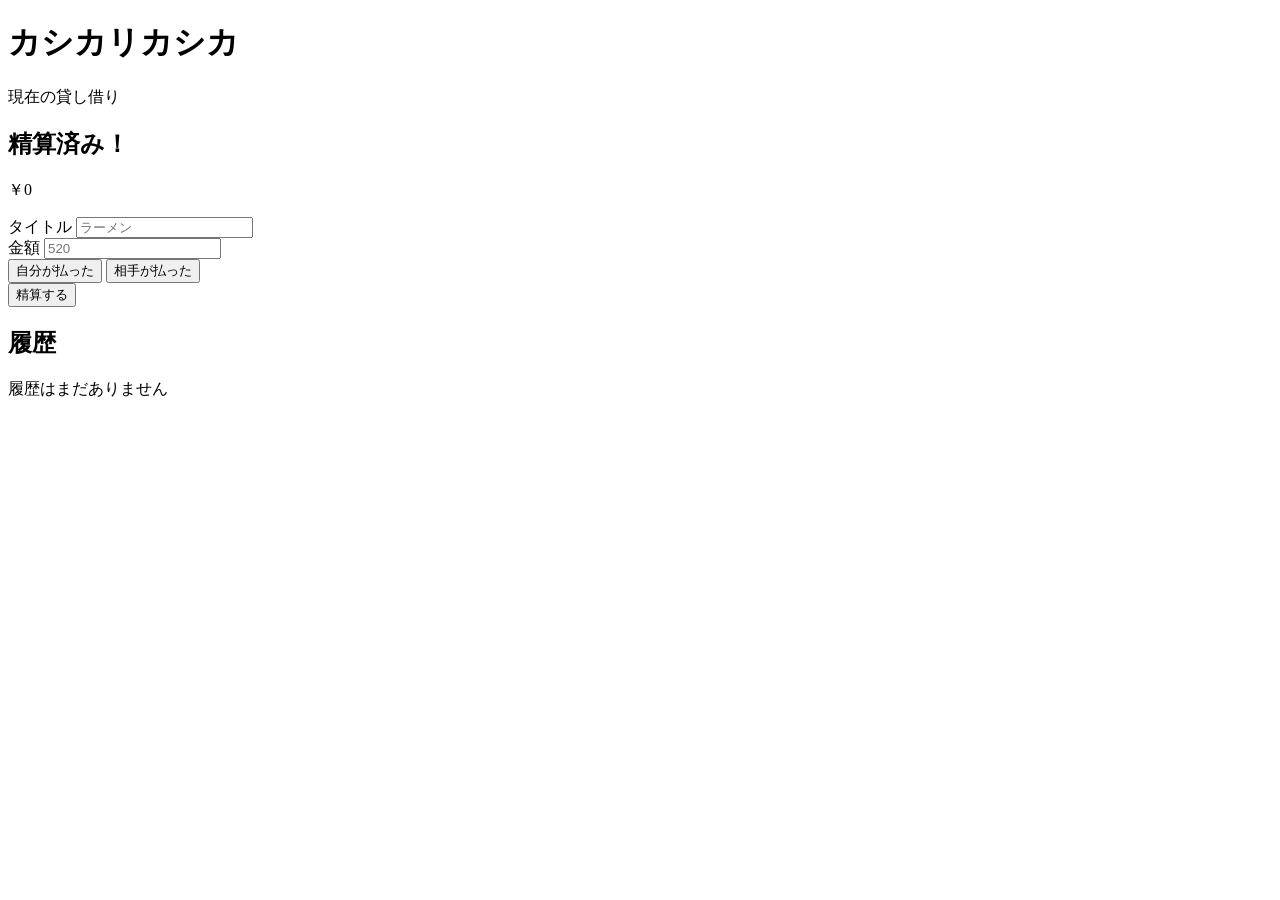
==== index.html @ 6c3fc8e2 "Create index.html" ====
<!DOCTYPE html>
<html lang="ja">

<head>

    <meta charset="UTF-8">

    <meta
        name="viewport"
        content="width=device-width, initial-scale=1.0">

    <title>カシカリカシカ</title>

    <link rel="stylesheet" href="style.css">

</head>

<body>

<div class="app">

<header>

    <h1>

        カシカリカシカ

    </h1>

</header>

<main>

<!-- 残高 -->

<section
class="balance-card">

<p class="balance-label">

現在の貸し借り

</p>

<h2 id="balanceText">

精算済み！

</h2>

<p
id="balanceAmount">

￥0

</p>

</section>

<!-- 登録 -->

<section
class="input-card">

<div class="field">

<label>

タイトル

</label>

<input
id="titleInput"
type="text"
placeholder="ラーメン">

</div>

<div class="field">

<label>

金額

</label>

<input
id="amountInput"
type="number"
placeholder="520">

</div>

<div class="button-row">

<button
id="selfButton">

自分が払った

</button>

<button
id="partnerButton">

相手が払った

</button>

</div>

</section>

<!-- 精算 -->

<section
class="settlement-card">

<button
id="settlementButton">

精算する

</button>

</section>

<!-- 履歴 -->

<section
class="history-section">

<h2>

履歴

</h2>

<div
id="historyList">

<p class="empty">

履歴はまだありません

</p>

</div>

</section>

</main>

</div>

<script
type="module"
src="js/app.js">

</script>

</body>

</html>
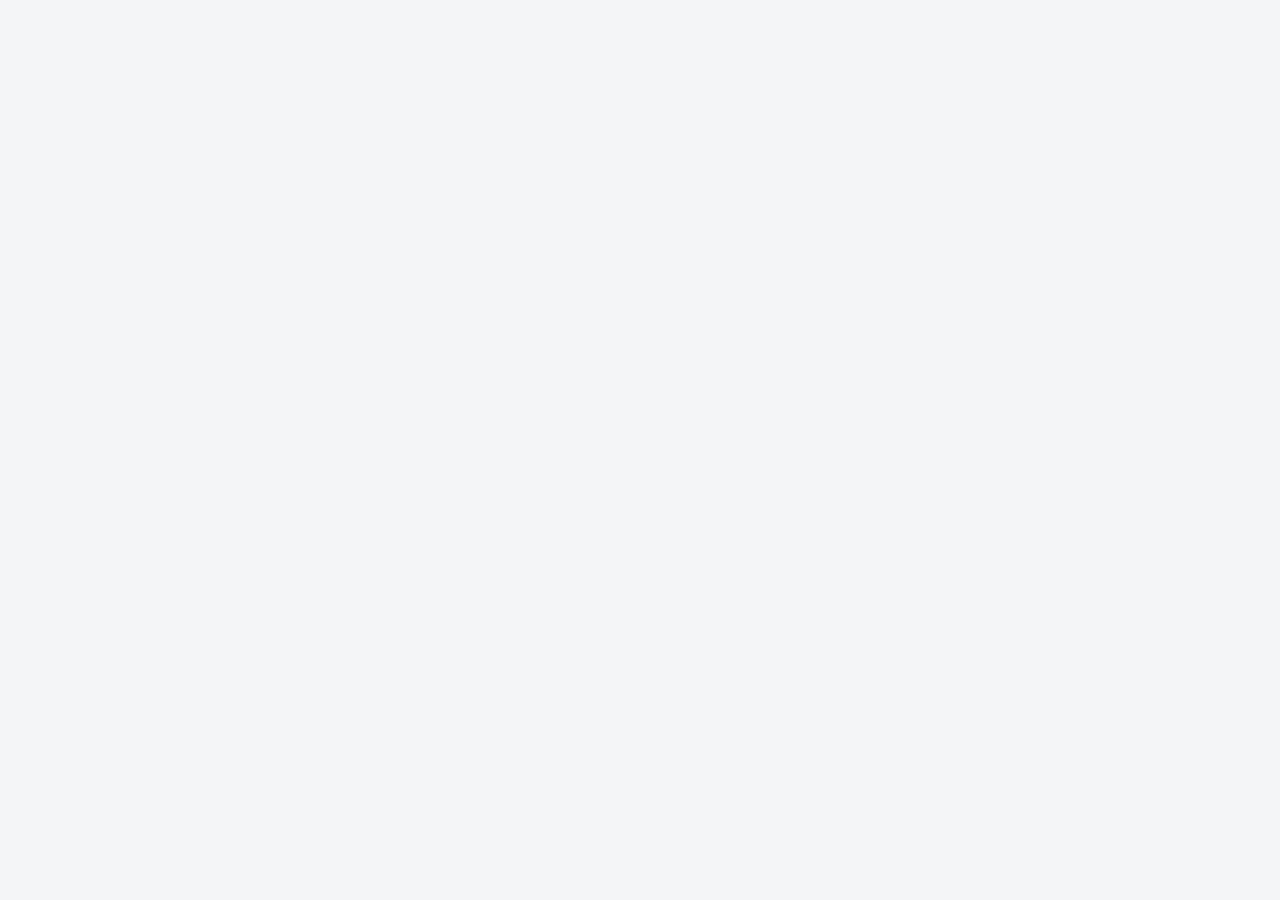
==== commit 1dda5e6e: "Update index.html" ====
--- a/index.html
+++ b/index.html
@@ -1,4 +1,5 @@
 <!DOCTYPE html>
+
 <html lang="ja">
 
 <head>
@@ -7,156 +8,31 @@
 
     <meta
         name="viewport"
-        content="width=device-width, initial-scale=1.0">
+        content="width=device-width, initial-scale=1">
 
-    <title>カシカリカシカ</title>
+    <title>
 
-    <link rel="stylesheet" href="style.css">
+        カシカリカシカ
+
+    </title>
+
+    <link
+        rel="stylesheet"
+        href="style.css">
 
 </head>
 
 <body>
 
-<div class="app">
-
-<header>
-
-    <h1>
-
-        カシカリカシカ
-
-    </h1>
-
-</header>
-
-<main>
-
-<!-- 残高 -->
-
-<section
-class="balance-card">
-
-<p class="balance-label">
-
-現在の貸し借り
-
-</p>
-
-<h2 id="balanceText">
-
-精算済み！
-
-</h2>
-
-<p
-id="balanceAmount">
-
-￥0
-
-</p>
-
-</section>
-
-<!-- 登録 -->
-
-<section
-class="input-card">
-
-<div class="field">
-
-<label>
-
-タイトル
-
-</label>
-
-<input
-id="titleInput"
-type="text"
-placeholder="ラーメン">
-
-</div>
-
-<div class="field">
-
-<label>
-
-金額
-
-</label>
-
-<input
-id="amountInput"
-type="number"
-placeholder="520">
-
-</div>
-
-<div class="button-row">
-
-<button
-id="selfButton">
-
-自分が払った
-
-</button>
-
-<button
-id="partnerButton">
-
-相手が払った
-
-</button>
-
-</div>
-
-</section>
-
-<!-- 精算 -->
-
-<section
-class="settlement-card">
-
-<button
-id="settlementButton">
-
-精算する
-
-</button>
-
-</section>
-
-<!-- 履歴 -->
-
-<section
-class="history-section">
-
-<h2>
-
-履歴
-
-</h2>
-
 <div
-id="historyList">
-
-<p class="empty">
-
-履歴はまだありません
-
-</p>
-
-</div>
-
-</section>
-
-</main>
+    class="app"
+    id="app">
 
 </div>
 
 <script
-type="module"
-src="js/app.js">
+    type="module"
+    src="js/app.js">
 
 </script>
 
--- a/style.css
+++ b/style.css
@@ -0,0 +1,435 @@
+/*==================================================
+    カシカリカシカ
+==================================================*/
+
+:root{
+
+    /* 色 */
+
+    --bg:#f4f5f7;
+
+    --card:#ffffff;
+
+    --text:#1f2937;
+
+    --sub:#6b7280;
+
+    --border:#e5e7eb;
+
+    --shadow:0 6px 18px rgba(15,23,42,.08);
+
+
+
+    /* テーマカラー */
+
+    --self:#4F8EF7;
+
+    --partner:#FF6B81;
+
+
+
+    /* 共通 */
+
+    --radius:20px;
+
+    --radius-small:12px;
+
+    --transition:.25s;
+
+    --header-height:72px;
+
+    --max-width:520px;
+
+}
+
+*{
+
+    margin:0;
+
+    padding:0;
+
+    box-sizing:border-box;
+
+}
+
+body{
+
+    background:var(--bg);
+
+    color:var(--text);
+
+    font-family:
+        -apple-system,
+        BlinkMacSystemFont,
+        "Helvetica Neue",
+        sans-serif;
+
+}
+
+.app{
+
+    width:min(100%,var(--max-width));
+
+    margin:auto;
+
+    padding:24px 18px 80px;
+
+}
+
+/*==================================================
+    Header
+==================================================*/
+
+header{
+
+    height:var(--header-height);
+
+    display:flex;
+
+    align-items:center;
+
+    justify-content:center;
+
+}
+
+header h1{
+
+    font-size:30px;
+
+    font-weight:800;
+
+    letter-spacing:.05em;
+
+}
+
+/*==================================================
+    Card
+==================================================*/
+
+.balance-card,
+.input-card,
+.settlement-card,
+.history-card{
+
+    background:var(--card);
+
+    border-radius:var(--radius);
+
+    border:1px solid var(--border);
+
+    box-shadow:var(--shadow);
+
+    padding:22px;
+
+    margin-bottom:18px;
+
+}
+
+/*==================================================
+    Balance
+==================================================*/
+
+.balance-label{
+
+    color:var(--sub);
+
+    font-size:14px;
+
+    margin-bottom:10px;
+
+}
+
+#balanceText{
+
+    font-size:28px;
+
+    line-height:1.4;
+
+}
+
+#balanceAmount{
+
+    margin-top:18px;
+
+    text-align:center;
+
+    font-size:46px;
+
+    font-weight:800;
+
+}
+
+/*==================================================
+    Form
+==================================================*/
+
+.field{
+
+    margin-bottom:18px;
+
+}
+
+label{
+
+    display:block;
+
+    font-size:14px;
+
+    color:var(--sub);
+
+    margin-bottom:8px;
+
+}
+
+input{
+
+    width:100%;
+
+    padding:14px 16px;
+
+    border-radius:14px;
+
+    border:1px solid var(--border);
+
+    font-size:18px;
+
+    background:white;
+
+    transition:var(--transition);
+
+}
+
+input:focus{
+
+    outline:none;
+
+    border-color:var(--self);
+
+    box-shadow:0 0 0 4px rgba(79,142,247,.15);
+
+}
+
+/*==================================================
+    Buttons
+==================================================*/
+
+.button-row{
+
+    display:grid;
+
+    grid-template-columns:1fr 1fr;
+
+    gap:12px;
+
+}
+
+button{
+
+    border:none;
+
+    cursor:pointer;
+
+    transition:var(--transition);
+
+}
+
+#selfButton{
+
+    background:var(--self);
+
+    color:white;
+
+}
+
+#partnerButton{
+
+    background:var(--partner);
+
+    color:white;
+
+}
+
+#selfButton,
+#partnerButton{
+
+    padding:16px;
+
+    border-radius:16px;
+
+    font-size:17px;
+
+    font-weight:700;
+
+}
+
+#selfButton:hover,
+#partnerButton:hover{
+
+    transform:translateY(-2px);
+
+}
+
+#selfButton:active,
+#partnerButton:active{
+
+    transform:scale(.98);
+
+}
+
+/*==================================================
+    Settlement
+==================================================*/
+
+#settlementButton{
+
+    width:100%;
+
+    padding:18px;
+
+    border-radius:18px;
+
+    background:#f59e0b;
+
+    color:white;
+
+    font-size:18px;
+
+    font-weight:700;
+
+}
+
+/*==================================================
+    History
+==================================================*/
+
+.history-section h2{
+
+    font-size:22px;
+
+    margin-bottom:16px;
+
+}
+
+.history-card{
+
+    margin-bottom:12px;
+
+}
+
+.history-date{
+
+    color:var(--sub);
+
+    font-size:13px;
+
+}
+
+.history-title{
+
+    margin:8px 0;
+
+    font-size:20px;
+
+    font-weight:700;
+
+}
+
+.history-detail{
+
+    font-size:16px;
+
+}
+
+.empty{
+
+    text-align:center;
+
+    color:var(--sub);
+
+    padding:30px;
+
+}
+
+/*==================================================
+    Responsive
+==================================================*/
+
+@media (max-width:420px){
+
+    #balanceAmount{
+
+        font-size:38px;
+
+    }
+
+}
+
+.delete-button{
+
+    margin-top:16px;
+
+    width:100%;
+
+    padding:10px;
+
+    border:none;
+
+    border-radius:12px;
+
+    background:#ef4444;
+
+    color:white;
+
+    font-size:15px;
+
+    font-weight:700;
+
+    cursor:pointer;
+
+}
+
+
+
+.history-card-deleted{
+
+    opacity:.65;
+
+    background:#f3f4f6;
+
+}
+
+.deleted-title{
+
+    color:#ef4444;
+
+}
+
+.history-subtitle{
+
+    margin-top:6px;
+
+    color:var(--sub);
+
+    font-size:15px;
+
+}
+
+.history-money{
+
+    margin-top:12px;
+
+    font-size:26px;
+
+    font-weight:700;
+
+}
+
+.history-deleted-date{
+
+    margin-top:12px;
+
+    color:var(--sub);
+
+    font-size:13px;
+
+}
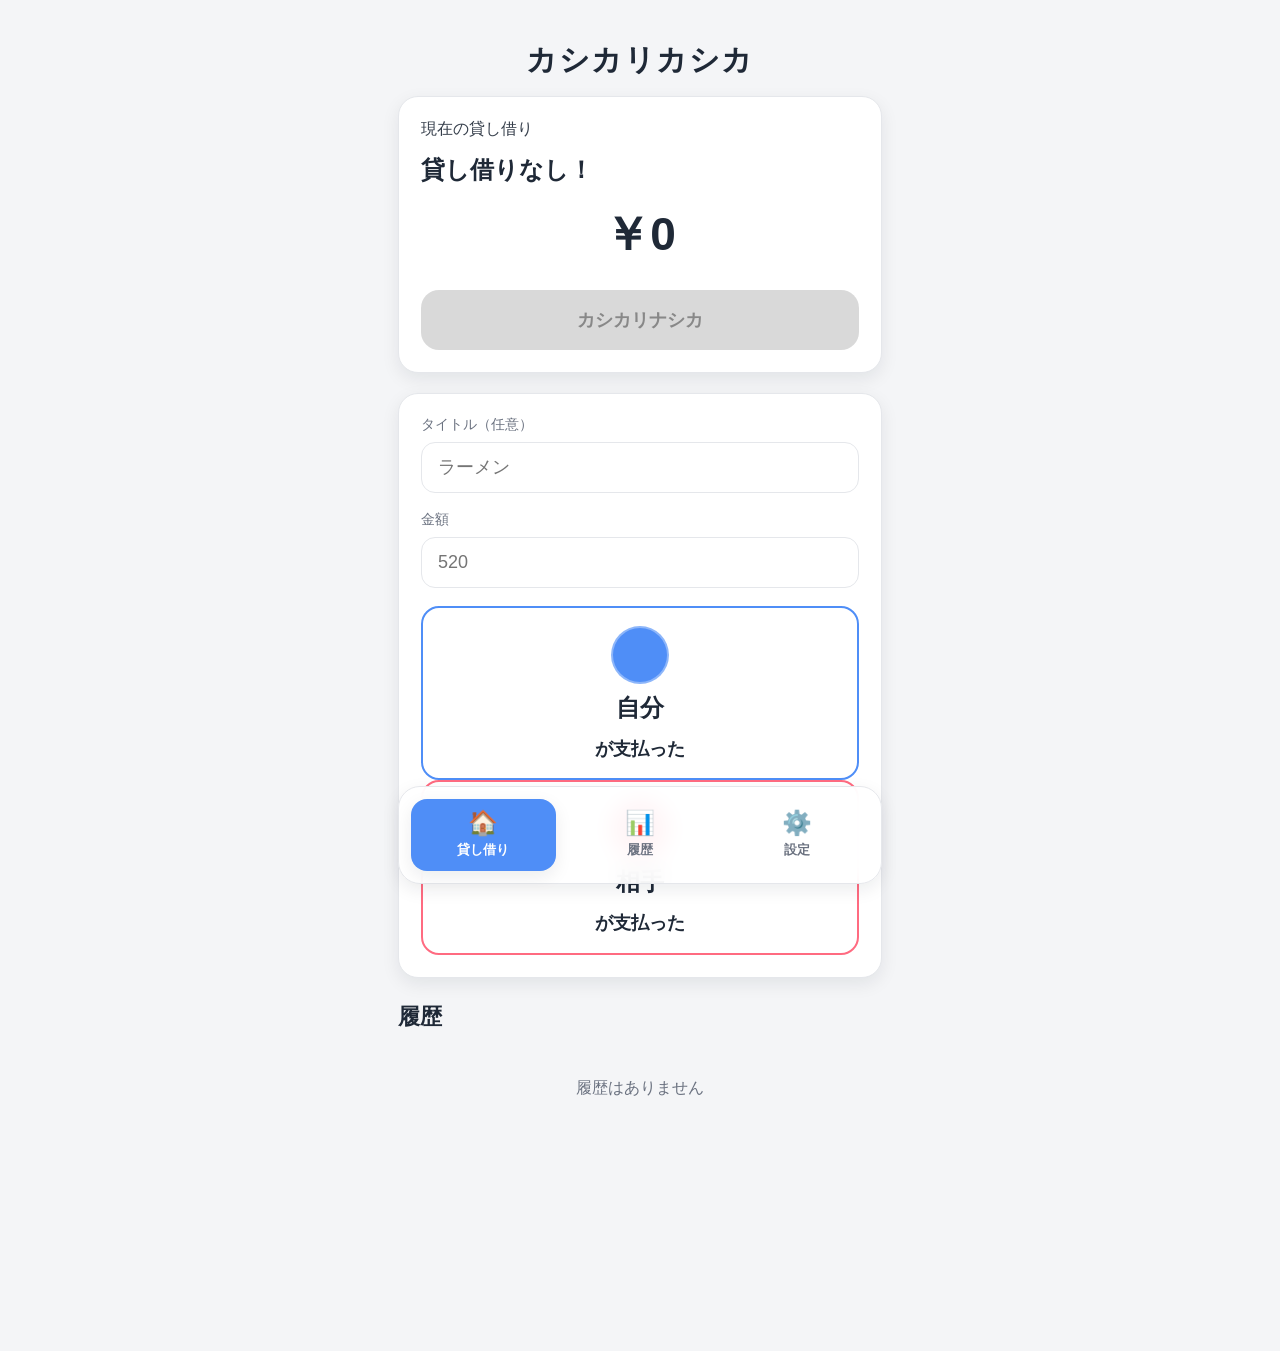
==== commit c966d489: "Update index.html" ====
--- a/index.html
+++ b/index.html
@@ -16,9 +16,19 @@
 
     </title>
 
-    <link
-        rel="stylesheet"
-        href="style.css">
+<link rel="stylesheet" href="css/base.css">
+
+<link rel="stylesheet" href="css/button.css">
+
+<link rel="stylesheet" href="css/balance.css">
+
+<link rel="stylesheet" href="css/person.css">
+
+<link rel="stylesheet" href="css/history.css">
+
+<link rel="stylesheet" href="css/navigation.css">
+
+<link rel="stylesheet" href="css/responsive.css">
 
 </head>
 
--- a/css/base.css
+++ b/css/base.css
@@ -0,0 +1,717 @@
+/*==================================================
+    Theme
+==================================================*/
+
+:root{
+
+    --bg:#f4f5f7;
+
+    --card:#ffffff;
+
+    --text:#1f2937;
+
+    --sub:#6b7280;
+
+    --border:#e5e7eb;
+
+    --shadow:0 6px 18px rgba(15,23,42,.08);
+
+    --self:#4F8EF7;
+
+    --partner:#FF6B81;
+
+    --self-color:#4F8EF7;
+
+    --partner-color:#FF6B81;
+
+    --danger:#ef4444;
+
+    --warning:#f59e0b;
+
+    --radius:20px;
+
+    --radius-small:12px;
+
+    --transition:.25s;
+
+    --header-height:72px;
+
+    --max-width:520px;
+
+}
+
+/*==================================================
+    Reset
+==================================================*/
+
+*{
+
+    margin:0;
+
+    padding:0;
+
+    box-sizing:border-box;
+
+}
+
+body{
+
+    background:var(--bg);
+
+    color:var(--text);
+
+    font-family:
+
+        -apple-system,
+
+        BlinkMacSystemFont,
+
+        "Helvetica Neue",
+
+        sans-serif;
+
+}
+
+button{
+
+    border:none;
+
+    background:none;
+
+    font:inherit;
+
+    cursor:pointer;
+
+}
+
+input{
+
+    font:inherit;
+
+}
+
+/*==================================================
+    App
+==================================================*/
+
+.app{
+
+    width:min(100%,var(--max-width));
+
+    margin:auto;
+
+    padding:24px 18px 96px;
+
+}
+
+/*==================================================
+    Header
+==================================================*/
+
+header{
+
+    height:var(--header-height);
+
+    display:flex;
+
+    align-items:center;
+
+    justify-content:center;
+
+}
+
+header h1{
+
+    font-size:30px;
+
+    font-weight:800;
+
+    letter-spacing:.05em;
+
+}
+
+/*==================================================
+    Card
+==================================================*/
+
+.card{
+
+    background:var(--card);
+
+    border:1px solid var(--border);
+
+    border-radius:var(--radius);
+
+    box-shadow:var(--shadow);
+
+    padding:22px;
+
+    margin-bottom:20px;
+
+}
+
+/*==================================================
+    Form
+==================================================*/
+
+.form-group{
+
+    margin-bottom:18px;
+
+}
+
+label{
+
+    display:block;
+
+    margin-bottom:8px;
+
+    font-size:14px;
+
+    color:var(--sub);
+
+}
+
+input{
+
+    width:100%;
+
+    padding:14px 16px;
+
+    border:1px solid var(--border);
+
+    border-radius:14px;
+
+    background:#fff;
+
+    font-size:18px;
+
+    transition:var(--transition);
+
+}
+
+input:focus{
+
+    outline:none;
+
+    border-color:var(--self-color);
+
+    box-shadow:0 0 0 4px rgba(79,142,247,.15);
+
+}
+
+
+
+/*==================================================
+    Button
+==================================================*/
+
+.button{
+
+    width:100%;
+
+    padding:18px;
+
+    border-radius:18px;
+
+    transition:var(--transition);
+
+}
+
+.button:hover{
+
+    transform:translateY(-2px);
+
+}
+
+.button:active{
+
+    transform:scale(.98);
+
+}
+
+.button-self{
+
+    background:#fff;
+
+    color:var(--text);
+
+    border:2px solid var(--self-color);
+
+}
+
+.button-partner{
+
+    background:#fff;
+
+    color:var(--text);
+
+    border:2px solid var(--partner-color);
+
+}
+
+.button-settlement{
+
+    margin-top:24px;
+
+    background:#222;
+
+    color:#fff;
+
+    font-size:18px;
+
+    font-weight:700;
+
+}
+
+.button-settlement:disabled{
+
+    background:#d9d9d9;
+
+    color:#888;
+
+    cursor:not-allowed;
+
+}
+
+/*==================================================
+    Balance
+==================================================*/
+
+.balance-card{
+
+    transition:var(--transition);
+
+}
+
+.balance-self{
+
+    background:var(--self-color);
+
+    color:#fff;
+
+}
+
+.balance-partner{
+
+    background:var(--partner-color);
+
+    color:#fff;
+
+}
+
+.balance-none{
+
+    background:#fff;
+
+    color:var(--text);
+
+}
+
+.balance-label{
+
+    opacity:.9;
+
+    margin-bottom:14px;
+
+}
+
+.balance-card h2{
+
+    color:inherit;
+
+}
+
+#balanceAmount{
+
+    margin-top:18px;
+
+    font-size:46px;
+
+    font-weight:800;
+
+    text-align:center;
+
+}
+
+.balance-person{
+
+    display:flex;
+
+    flex-direction:column;
+
+    align-items:center;
+
+    justify-content:center;
+
+    gap:16px;
+
+}
+
+.balance-person-label{
+
+    font-size:22px;
+
+    font-weight:700;
+
+    text-align:center;
+
+}
+
+/*==================================================
+    Person
+==================================================*/
+
+.person-view{
+
+    display:flex;
+
+}
+
+.person-row{
+
+    flex-direction:row;
+
+    align-items:center;
+
+    gap:10px;
+
+}
+
+.person-column{
+
+    flex-direction:column;
+
+    align-items:center;
+
+    justify-content:center;
+
+    gap:10px;
+
+    text-align:center;
+
+}
+
+.person-icon{
+
+    border-radius:50%;
+
+    object-fit:cover;
+
+    flex-shrink:0;
+
+}
+
+.person-placeholder{
+
+    border:2px solid rgba(255,255,255,.35);
+
+}
+
+.person-name{
+
+    font-weight:700;
+
+    line-height:1.2;
+
+}
+
+/* ---------- Small ---------- */
+
+.person-small .person-icon{
+
+    width:30px;
+
+    height:30px;
+
+}
+
+.person-small .person-name{
+
+    font-size:18px;
+
+}
+
+/* ---------- Medium ---------- */
+
+.person-medium .person-icon{
+
+    width:58px;
+
+    height:58px;
+
+}
+
+.person-medium .person-name{
+
+    font-size:24px;
+
+}
+
+/* ---------- Large ---------- */
+
+.person-large .person-icon{
+
+    width:82px;
+
+    height:82px;
+
+}
+
+.person-large .person-name{
+
+    font-size:34px;
+
+}
+
+/*==================================================
+    Payment Button
+==================================================*/
+
+.button-self,
+
+.button-partner{
+
+    display:flex;
+
+    flex-direction:column;
+
+    align-items:center;
+
+    justify-content:center;
+
+    gap:10px;
+
+    min-height:170px;
+
+}
+
+.payment-button-label{
+
+    margin-top:6px;
+
+    font-size:18px;
+
+    font-weight:600;
+
+    line-height:1.2;
+
+    text-align:center;
+
+}
+
+
+
+/*==================================================
+    History
+==================================================*/
+
+.history-section{
+
+    margin-top:24px;
+
+}
+
+.history-section h2{
+
+    margin-bottom:16px;
+
+    font-size:22px;
+
+    font-weight:800;
+
+}
+
+.history-card{
+
+    display:flex;
+
+    flex-direction:column;
+
+    gap:12px;
+
+    margin-bottom:16px;
+
+    padding:18px;
+
+    background:#fff;
+
+    border:1px solid var(--border);
+
+    border-radius:18px;
+
+    box-shadow:var(--shadow);
+
+}
+
+.history-card-deleted{
+
+    opacity:.7;
+
+}
+
+.history-date{
+
+    font-size:13px;
+
+    color:var(--sub);
+
+}
+
+.history-title{
+
+    font-size:22px;
+
+    font-weight:700;
+
+}
+
+.history-subtitle{
+
+    color:var(--sub);
+
+}
+
+.history-detail{
+
+    display:flex;
+
+    align-items:center;
+
+    justify-content:flex-start;
+
+}
+
+.deleted-title{
+
+    color:var(--danger);
+
+}
+
+.history-money{
+
+    font-size:28px;
+
+    font-weight:800;
+
+}
+
+.history-delete-info{
+
+    color:var(--sub);
+
+    font-size:14px;
+
+}
+
+/*==================================================
+    Bottom Navigation
+==================================================*/
+
+.bottom-navigation{
+
+    position:fixed;
+
+    left:0;
+
+    right:0;
+
+    bottom:0;
+
+    display:flex;
+
+    justify-content:center;
+
+    gap:12px;
+
+    padding:12px 18px calc(env(safe-area-inset-bottom) + 12px);
+
+    background:rgba(255,255,255,.92);
+
+    backdrop-filter:blur(12px);
+
+    border-top:1px solid var(--border);
+
+}
+
+.nav-button{
+
+    display:flex;
+
+    flex-direction:column;
+
+    align-items:center;
+
+    justify-content:center;
+
+    gap:4px;
+
+    min-width:88px;
+
+    padding:10px 16px;
+
+    border-radius:14px;
+
+    color:var(--sub);
+
+    transition:var(--transition);
+
+}
+
+.nav-button.active{
+
+    background:#fff;
+
+    box-shadow:var(--shadow);
+
+    color:var(--text);
+
+}
+
+.nav-icon{
+
+    font-size:22px;
+
+}
+
+.nav-label{
+
+    font-size:12px;
+
+    font-weight:700;
+
+}
+
+/*==================================================
+    Responsive
+==================================================*/
+
+@media (max-width:420px){
+
+    .app{
+
+        padding:20px 14px 96px;
+
+    }
+
+    .person-large .person-icon{
+
+        width:72px;
+
+        height:72px;
+
+    }
+
+    .person-large .person-name{
+
+        font-size:30px;
+
+    }
+
+    #balanceAmount{
+
+        font-size:40px;
+
+    }
+
+}
--- a/css/history.css
+++ b/css/history.css
@@ -0,0 +1,158 @@
+.history-section h2{
+
+    font-size:22px;
+
+    margin-bottom:16px;
+
+}
+
+.history-card{
+
+    margin-bottom:12px;
+
+}
+
+.history-date{
+
+    color:var(--sub);
+
+    font-size:13px;
+
+}
+
+.history-title{
+
+    margin:8px 0;
+
+    font-size:20px;
+
+    font-weight:700;
+
+}
+
+.history-detail{
+
+    font-size:16px;
+
+}
+
+.history-money{
+
+    margin-top:12px;
+
+    font-size:26px;
+
+    font-weight:700;
+
+}
+
+.empty{
+
+    text-align:center;
+
+    color:var(--sub);
+
+    padding:30px;
+
+}
+
+.delete-button{
+
+    margin-top:16px;
+
+    width:100%;
+
+    padding:10px;
+
+    border:none;
+
+    border-radius:12px;
+
+    background:#ef4444;
+
+    color:white;
+
+    font-size:15px;
+
+    font-weight:700;
+
+}
+
+.history-card-deleted{
+
+    opacity:.65;
+
+    background:#f3f4f6;
+
+}
+
+.deleted-title{
+
+    color:#ef4444;
+
+}
+
+.history-subtitle{
+
+    margin-top:6px;
+
+    color:var(--sub);
+
+    font-size:15px;
+
+}
+
+.history-deleted-date{
+
+    margin-top:12px;
+
+    color:var(--sub);
+
+    font-size:13px;
+
+}
+
+
+/*==================================================
+    History Tabs
+==================================================*/
+
+.history-tabs{
+
+    display:flex;
+
+    gap:12px;
+
+}
+
+.history-tab{
+
+    flex:1;
+
+    padding:14px;
+
+    border:1px solid var(--border);
+
+    border-radius:16px;
+
+    background:white;
+
+    color:var(--sub);
+
+    font-size:16px;
+
+    font-weight:700;
+
+    transition:var(--transition);
+
+}
+
+.history-tab.active{
+
+    background:var(--self);
+
+    color:white;
+
+    border-color:var(--self);
+
+}
--- a/css/navigation.css
+++ b/css/navigation.css
@@ -0,0 +1,85 @@
+/*==================================================
+    Bottom Navigation
+==================================================*/
+
+.bottom-navigation{
+
+    position:sticky;
+
+    bottom:16px;
+
+    display:flex;
+
+    gap:12px;
+
+    margin-top:28px;
+
+    padding:12px;
+
+    background:rgba(255,255,255,.92);
+
+    border:1px solid var(--border);
+
+    border-radius:22px;
+
+    box-shadow:var(--shadow);
+
+    backdrop-filter:blur(12px);
+
+}
+
+.nav-button{
+
+    flex:1;
+
+    display:flex;
+
+    flex-direction:column;
+
+    align-items:center;
+
+    justify-content:center;
+
+    gap:6px;
+
+    padding:12px;
+
+    border-radius:16px;
+
+    color:var(--sub);
+
+    background:transparent;
+
+    transition:var(--transition);
+
+}
+
+.nav-button:hover{
+
+    background:#f3f4f6;
+
+}
+
+.nav-button.active{
+
+    background:var(--self);
+
+    color:white;
+
+}
+
+.nav-icon{
+
+    font-size:24px;
+
+    line-height:1;
+
+}
+
+.nav-label{
+
+    font-size:13px;
+
+    font-weight:700;
+
+}
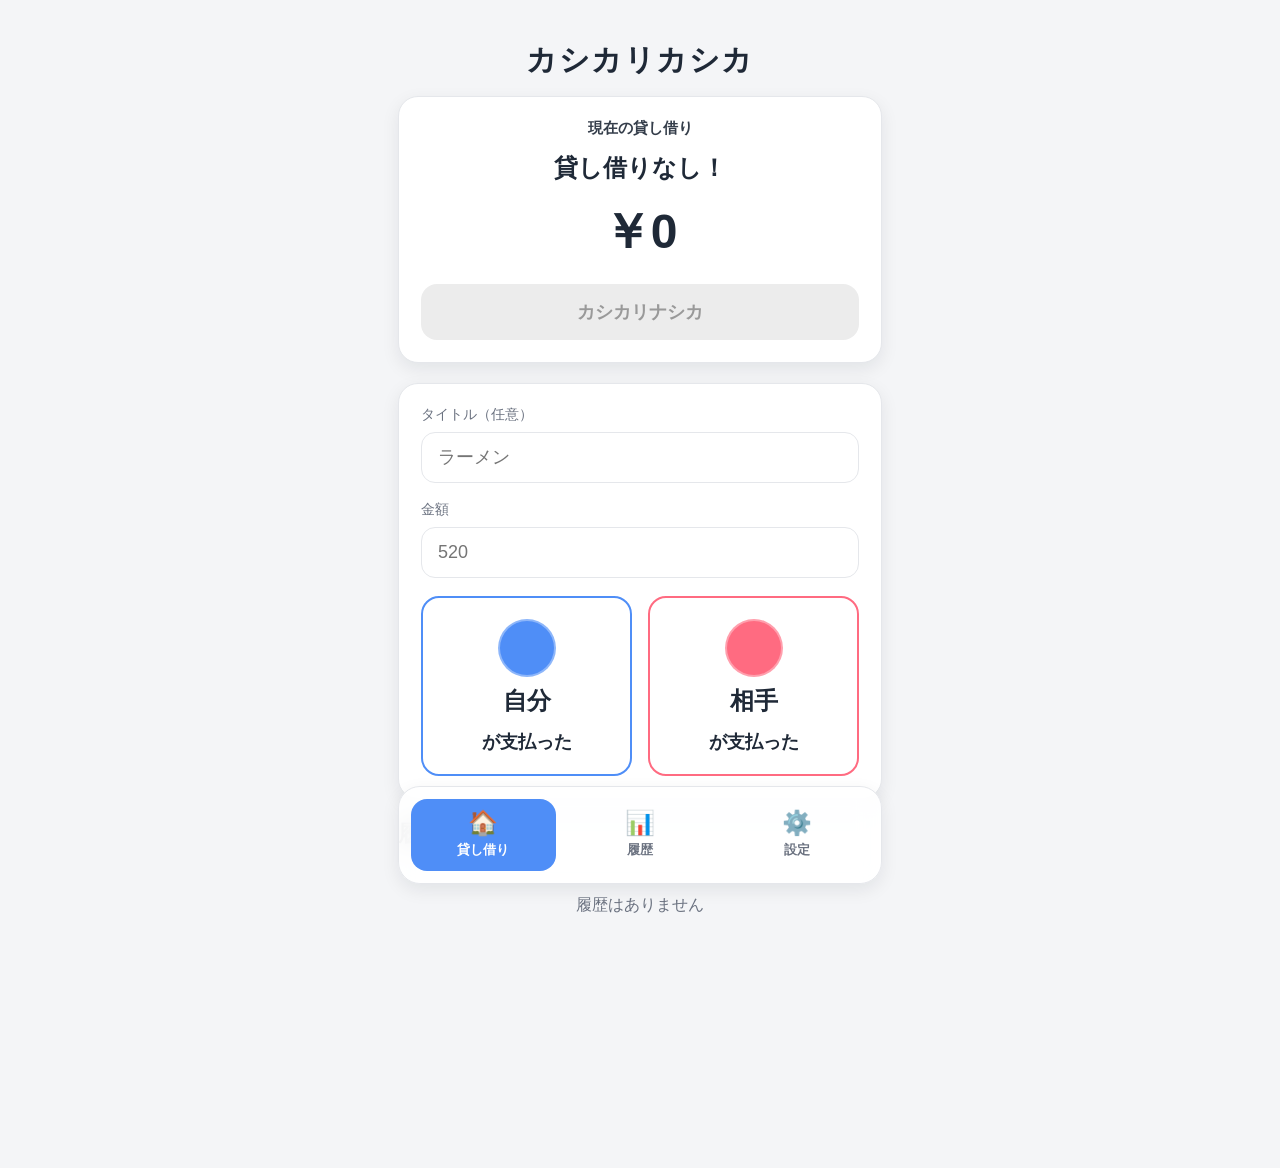
==== commit 0a0b63d6: "Update index.html" ====
--- a/index.html
+++ b/index.html
@@ -20,15 +20,13 @@
 
 <link rel="stylesheet" href="css/button.css">
 
-<link rel="stylesheet" href="css/balance.css">
-
-<link rel="stylesheet" href="css/person.css">
+<link rel="stylesheet" href="css/money.css">
 
 <link rel="stylesheet" href="css/history.css">
 
+<link rel="stylesheet" href="css/settings.css">
+
 <link rel="stylesheet" href="css/navigation.css">
-
-<link rel="stylesheet" href="css/responsive.css">
 
 </head>
 
--- a/css/base.css
+++ b/css/base.css
@@ -199,519 +199,3 @@
     box-shadow:0 0 0 4px rgba(79,142,247,.15);
 
 }
-
-
-
-/*==================================================
-    Button
-==================================================*/
-
-.button{
-
-    width:100%;
-
-    padding:18px;
-
-    border-radius:18px;
-
-    transition:var(--transition);
-
-}
-
-.button:hover{
-
-    transform:translateY(-2px);
-
-}
-
-.button:active{
-
-    transform:scale(.98);
-
-}
-
-.button-self{
-
-    background:#fff;
-
-    color:var(--text);
-
-    border:2px solid var(--self-color);
-
-}
-
-.button-partner{
-
-    background:#fff;
-
-    color:var(--text);
-
-    border:2px solid var(--partner-color);
-
-}
-
-.button-settlement{
-
-    margin-top:24px;
-
-    background:#222;
-
-    color:#fff;
-
-    font-size:18px;
-
-    font-weight:700;
-
-}
-
-.button-settlement:disabled{
-
-    background:#d9d9d9;
-
-    color:#888;
-
-    cursor:not-allowed;
-
-}
-
-/*==================================================
-    Balance
-==================================================*/
-
-.balance-card{
-
-    transition:var(--transition);
-
-}
-
-.balance-self{
-
-    background:var(--self-color);
-
-    color:#fff;
-
-}
-
-.balance-partner{
-
-    background:var(--partner-color);
-
-    color:#fff;
-
-}
-
-.balance-none{
-
-    background:#fff;
-
-    color:var(--text);
-
-}
-
-.balance-label{
-
-    opacity:.9;
-
-    margin-bottom:14px;
-
-}
-
-.balance-card h2{
-
-    color:inherit;
-
-}
-
-#balanceAmount{
-
-    margin-top:18px;
-
-    font-size:46px;
-
-    font-weight:800;
-
-    text-align:center;
-
-}
-
-.balance-person{
-
-    display:flex;
-
-    flex-direction:column;
-
-    align-items:center;
-
-    justify-content:center;
-
-    gap:16px;
-
-}
-
-.balance-person-label{
-
-    font-size:22px;
-
-    font-weight:700;
-
-    text-align:center;
-
-}
-
-/*==================================================
-    Person
-==================================================*/
-
-.person-view{
-
-    display:flex;
-
-}
-
-.person-row{
-
-    flex-direction:row;
-
-    align-items:center;
-
-    gap:10px;
-
-}
-
-.person-column{
-
-    flex-direction:column;
-
-    align-items:center;
-
-    justify-content:center;
-
-    gap:10px;
-
-    text-align:center;
-
-}
-
-.person-icon{
-
-    border-radius:50%;
-
-    object-fit:cover;
-
-    flex-shrink:0;
-
-}
-
-.person-placeholder{
-
-    border:2px solid rgba(255,255,255,.35);
-
-}
-
-.person-name{
-
-    font-weight:700;
-
-    line-height:1.2;
-
-}
-
-/* ---------- Small ---------- */
-
-.person-small .person-icon{
-
-    width:30px;
-
-    height:30px;
-
-}
-
-.person-small .person-name{
-
-    font-size:18px;
-
-}
-
-/* ---------- Medium ---------- */
-
-.person-medium .person-icon{
-
-    width:58px;
-
-    height:58px;
-
-}
-
-.person-medium .person-name{
-
-    font-size:24px;
-
-}
-
-/* ---------- Large ---------- */
-
-.person-large .person-icon{
-
-    width:82px;
-
-    height:82px;
-
-}
-
-.person-large .person-name{
-
-    font-size:34px;
-
-}
-
-/*==================================================
-    Payment Button
-==================================================*/
-
-.button-self,
-
-.button-partner{
-
-    display:flex;
-
-    flex-direction:column;
-
-    align-items:center;
-
-    justify-content:center;
-
-    gap:10px;
-
-    min-height:170px;
-
-}
-
-.payment-button-label{
-
-    margin-top:6px;
-
-    font-size:18px;
-
-    font-weight:600;
-
-    line-height:1.2;
-
-    text-align:center;
-
-}
-
-
-
-/*==================================================
-    History
-==================================================*/
-
-.history-section{
-
-    margin-top:24px;
-
-}
-
-.history-section h2{
-
-    margin-bottom:16px;
-
-    font-size:22px;
-
-    font-weight:800;
-
-}
-
-.history-card{
-
-    display:flex;
-
-    flex-direction:column;
-
-    gap:12px;
-
-    margin-bottom:16px;
-
-    padding:18px;
-
-    background:#fff;
-
-    border:1px solid var(--border);
-
-    border-radius:18px;
-
-    box-shadow:var(--shadow);
-
-}
-
-.history-card-deleted{
-
-    opacity:.7;
-
-}
-
-.history-date{
-
-    font-size:13px;
-
-    color:var(--sub);
-
-}
-
-.history-title{
-
-    font-size:22px;
-
-    font-weight:700;
-
-}
-
-.history-subtitle{
-
-    color:var(--sub);
-
-}
-
-.history-detail{
-
-    display:flex;
-
-    align-items:center;
-
-    justify-content:flex-start;
-
-}
-
-.deleted-title{
-
-    color:var(--danger);
-
-}
-
-.history-money{
-
-    font-size:28px;
-
-    font-weight:800;
-
-}
-
-.history-delete-info{
-
-    color:var(--sub);
-
-    font-size:14px;
-
-}
-
-/*==================================================
-    Bottom Navigation
-==================================================*/
-
-.bottom-navigation{
-
-    position:fixed;
-
-    left:0;
-
-    right:0;
-
-    bottom:0;
-
-    display:flex;
-
-    justify-content:center;
-
-    gap:12px;
-
-    padding:12px 18px calc(env(safe-area-inset-bottom) + 12px);
-
-    background:rgba(255,255,255,.92);
-
-    backdrop-filter:blur(12px);
-
-    border-top:1px solid var(--border);
-
-}
-
-.nav-button{
-
-    display:flex;
-
-    flex-direction:column;
-
-    align-items:center;
-
-    justify-content:center;
-
-    gap:4px;
-
-    min-width:88px;
-
-    padding:10px 16px;
-
-    border-radius:14px;
-
-    color:var(--sub);
-
-    transition:var(--transition);
-
-}
-
-.nav-button.active{
-
-    background:#fff;
-
-    box-shadow:var(--shadow);
-
-    color:var(--text);
-
-}
-
-.nav-icon{
-
-    font-size:22px;
-
-}
-
-.nav-label{
-
-    font-size:12px;
-
-    font-weight:700;
-
-}
-
-/*==================================================
-    Responsive
-==================================================*/
-
-@media (max-width:420px){
-
-    .app{
-
-        padding:20px 14px 96px;
-
-    }
-
-    .person-large .person-icon{
-
-        width:72px;
-
-        height:72px;
-
-    }
-
-    .person-large .person-name{
-
-        font-size:30px;
-
-    }
-
-    #balanceAmount{
-
-        font-size:40px;
-
-    }
-
-}
--- a/css/button.css
+++ b/css/button.css
@@ -0,0 +1,119 @@
+/*==================================================
+    Button
+==================================================*/
+
+.button{
+
+    width:100%;
+
+    padding:18px;
+
+    border-radius:18px;
+
+    transition:var(--transition);
+
+}
+
+.button:hover{
+
+    transform:translateY(-2px);
+
+}
+
+.button:active{
+
+    transform:scale(.98);
+
+}
+
+/*==================================================
+    Payment Button
+==================================================*/
+
+.button-self,
+
+.button-partner{
+
+    display:flex;
+
+    flex-direction:column;
+
+    align-items:center;
+
+    justify-content:center;
+
+    gap:10px;
+
+    min-height:170px;
+
+    background:#fff;
+
+    color:var(--text);
+
+}
+
+.button-self{
+
+    border:2px solid var(--self-color);
+
+}
+
+.button-partner{
+
+    border:2px solid var(--partner-color);
+
+}
+
+.payment-button-label{
+
+    margin-top:6px;
+
+    font-size:18px;
+
+    font-weight:600;
+
+    line-height:1.2;
+
+    text-align:center;
+
+}
+
+/*==================================================
+    Settlement Button
+==================================================*/
+
+.button-settlement{
+
+    width:100%;
+
+    margin-top:24px;
+
+    padding:16px;
+
+    border-radius:16px;
+
+    background:#222;
+
+    color:#fff;
+
+    font-size:18px;
+
+    font-weight:700;
+
+}
+
+.button-settlement:hover{
+
+    opacity:.9;
+
+}
+
+.button-settlement:disabled{
+
+    background:#d9d9d9;
+
+    color:#888;
+
+    cursor:not-allowed;
+
+}
--- a/css/money.css
+++ b/css/money.css
@@ -0,0 +1,273 @@
+/*==================================================
+    Balance Card
+==================================================*/
+
+.balance-card{
+
+    transition:var(--transition);
+
+    text-align:center;
+
+}
+
+.balance-self{
+
+    background:var(--self-color);
+
+    color:#fff;
+
+}
+
+.balance-partner{
+
+    background:var(--partner-color);
+
+    color:#fff;
+
+}
+
+.balance-none{
+
+    background:#fff;
+
+    color:var(--text);
+
+}
+
+.balance-label{
+
+    margin-bottom:14px;
+
+    opacity:.9;
+
+    font-size:15px;
+
+    font-weight:600;
+
+}
+
+#balanceText{
+
+    display:flex;
+
+    justify-content:center;
+
+    margin-top:10px;
+
+}
+
+#balanceAmount{
+
+    margin-top:24px;
+
+    font-size:48px;
+
+    font-weight:800;
+
+    line-height:1;
+
+}
+
+.balance-card .button-settlement{
+
+    margin-top:28px;
+
+    background:#fff;
+
+    color:#222;
+
+}
+
+.balance-card .button-settlement:disabled{
+
+    background:#ececec;
+
+    color:#999;
+
+}
+
+/*==================================================
+    Balance Person
+==================================================*/
+
+.balance-person{
+
+    display:flex;
+
+    flex-direction:column;
+
+    align-items:center;
+
+    justify-content:center;
+
+    gap:16px;
+
+}
+
+.balance-person-label{
+
+    font-size:22px;
+
+    font-weight:700;
+
+    text-align:center;
+
+}
+
+/*==================================================
+    Person View
+==================================================*/
+
+.person-view{
+
+    display:flex;
+
+}
+
+.person-row{
+
+    flex-direction:row;
+
+    align-items:center;
+
+    justify-content:flex-start;
+
+    gap:10px;
+
+}
+
+.person-column{
+
+    flex-direction:column;
+
+    align-items:center;
+
+    justify-content:center;
+
+    gap:10px;
+
+    text-align:center;
+
+}
+
+.person-icon{
+
+    width:100%;
+
+    height:100%;
+
+    border-radius:50%;
+
+    object-fit:cover;
+
+    flex-shrink:0;
+
+}
+
+.person-placeholder{
+
+    border:2px solid rgba(255,255,255,.35);
+
+}
+
+.person-name{
+
+    font-weight:700;
+
+    line-height:1.2;
+
+}
+
+/* ---------- Small ---------- */
+
+.person-small .person-icon{
+
+    width:30px;
+
+    height:30px;
+
+}
+
+.person-small .person-name{
+
+    font-size:18px;
+
+}
+
+/* ---------- Medium ---------- */
+
+.person-medium .person-icon{
+
+    width:58px;
+
+    height:58px;
+
+}
+
+.person-medium .person-name{
+
+    font-size:24px;
+
+}
+
+/* ---------- Large ---------- */
+
+.person-large .person-icon{
+
+    width:82px;
+
+    height:82px;
+
+}
+
+.person-large .person-name{
+
+    font-size:34px;
+
+}
+
+/*==================================================
+    Payment Button
+==================================================*/
+
+.button-row{
+
+    display:grid;
+
+    grid-template-columns:1fr 1fr;
+
+    gap:16px;
+
+}
+
+.button-self,
+
+.button-partner{
+
+    display:flex;
+
+    flex-direction:column;
+
+    justify-content:center;
+
+    align-items:center;
+
+    gap:10px;
+
+    min-height:180px;
+
+}
+
+.payment-button-label{
+
+    margin-top:6px;
+
+    font-size:18px;
+
+    font-weight:600;
+
+    line-height:1.2;
+
+    text-align:center;
+
+}
--- a/css/settings.css
+++ b/css/settings.css
@@ -0,0 +1,173 @@
+/*==================================================
+    Settings
+==================================================*/
+
+.settings-card{
+
+    margin-bottom:18px;
+
+}
+
+.settings-card h2{
+
+    margin-bottom:18px;
+
+    font-size:22px;
+
+    font-weight:700;
+
+}
+
+.settings-card:last-child{
+
+    margin-bottom:0;
+
+}
+
+/*==================================================
+    Profile Preview
+==================================================*/
+
+.profile-preview{
+
+    display:flex;
+
+    flex-direction:column;
+
+    align-items:center;
+
+    justify-content:center;
+
+    gap:8px;
+
+    margin-bottom:24px;
+
+    padding:24px;
+
+    border:2px dashed var(--border);
+
+    border-radius:16px;
+
+}
+
+.profile-preview-icon{
+
+    font-size:52px;
+
+    line-height:1;
+
+}
+
+.profile-preview-name{
+
+    font-size:22px;
+
+    font-weight:700;
+
+}
+
+/*==================================================
+    Emoji Palette
+==================================================*/
+
+.emoji-palette{
+
+    display:grid;
+
+    grid-template-columns:repeat(auto-fill,minmax(44px,1fr));
+
+    gap:10px;
+
+    margin-top:12px;
+
+}
+
+.emoji-button{
+
+    width:44px;
+
+    height:44px;
+
+    border:1px solid var(--border);
+
+    border-radius:12px;
+
+    background:white;
+
+    font-size:24px;
+
+    transition:var(--transition);
+
+}
+
+.emoji-button:hover{
+
+    transform:translateY(-2px);
+
+    border-color:var(--self);
+
+}
+
+.emoji-button:active{
+
+    transform:scale(.95);
+
+}
+
+/*==================================================
+    Color Palette
+==================================================*/
+
+.color-palette{
+
+    display:flex;
+
+    flex-wrap:wrap;
+
+    gap:12px;
+
+    margin-top:12px;
+
+}
+
+.color-button{
+
+    width:36px;
+
+    height:36px;
+
+    border-radius:50%;
+
+    border:3px solid white;
+
+    box-shadow:0 0 0 1px var(--border);
+
+    cursor:pointer;
+
+    transition:var(--transition);
+
+}
+
+.color-button:hover{
+
+    transform:scale(1.08);
+
+}
+
+.color-button.active{
+
+    transform:scale(1.15);
+
+    box-shadow:
+        0 0 0 2px var(--text);
+}
+
+/*==================================================
+    Save Button
+==================================================*/
+
+#saveSettingsButton{
+
+    margin-top:8px;
+
+}
